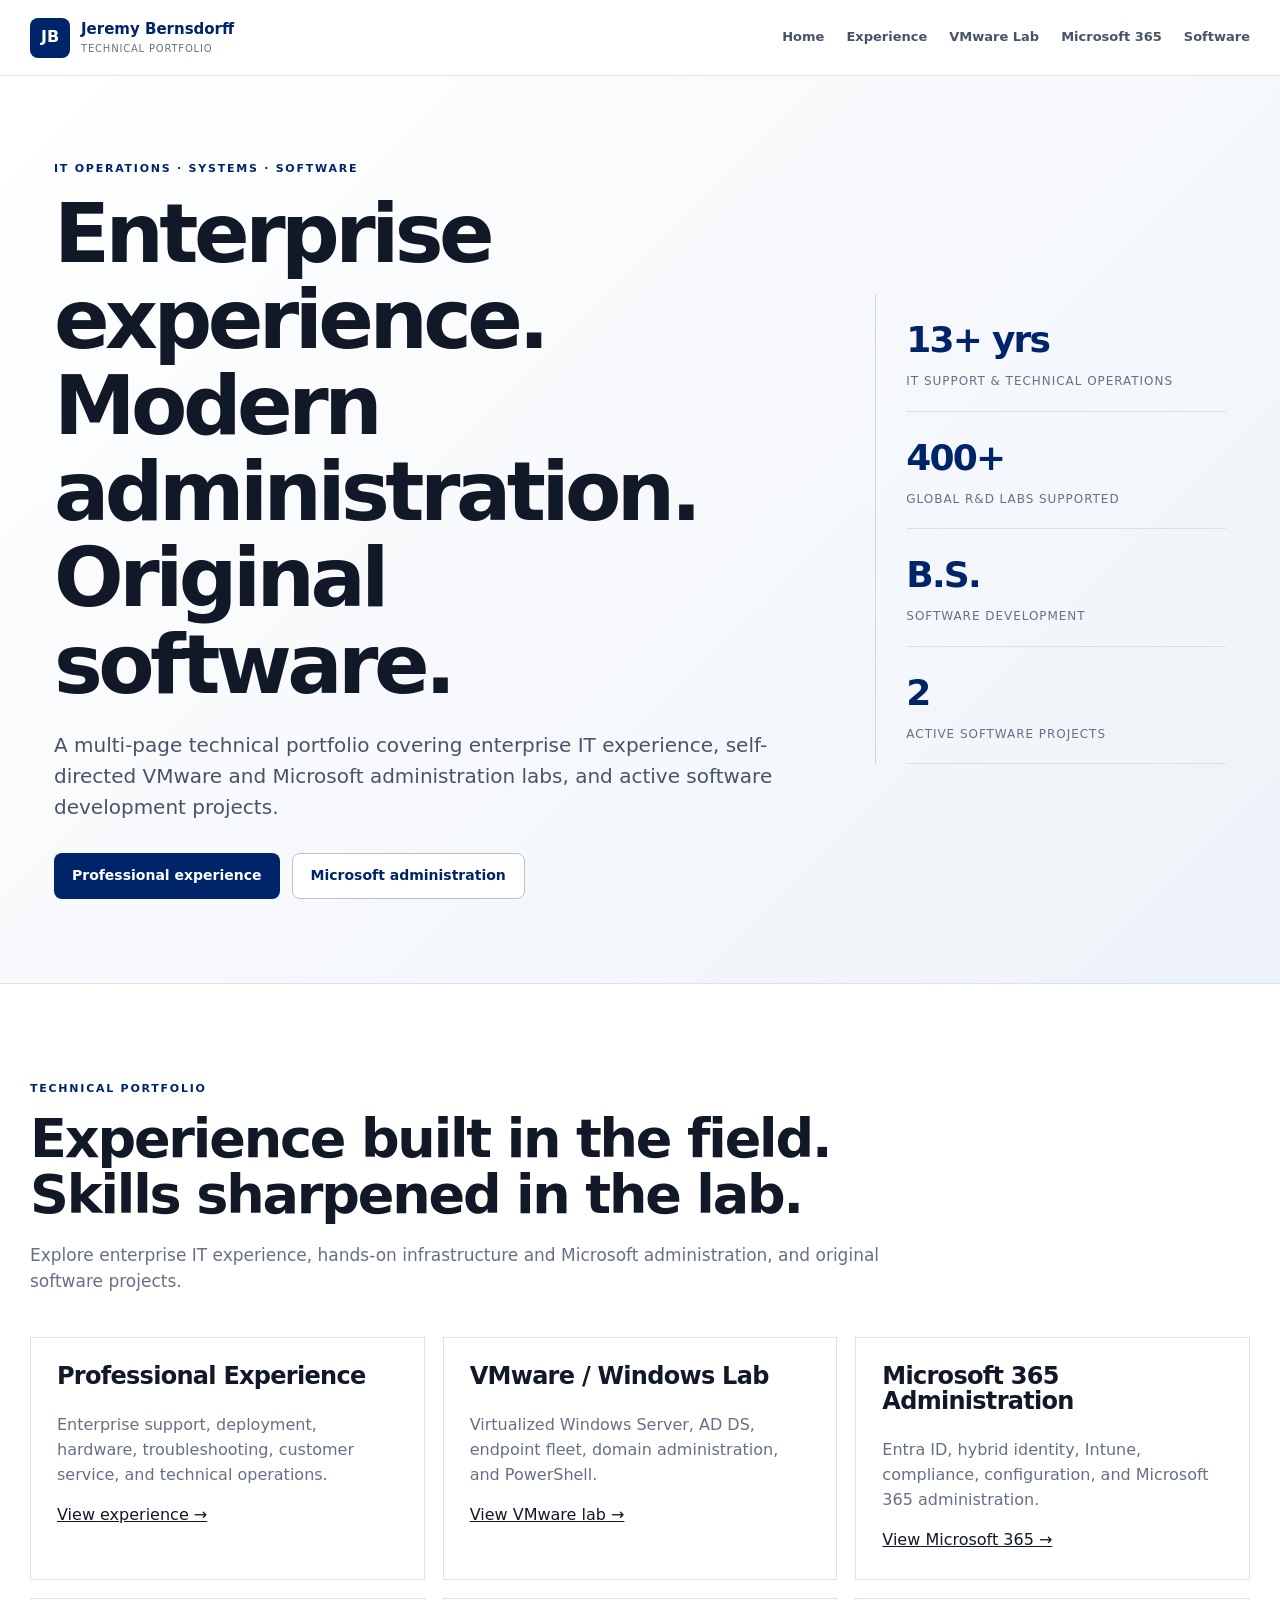
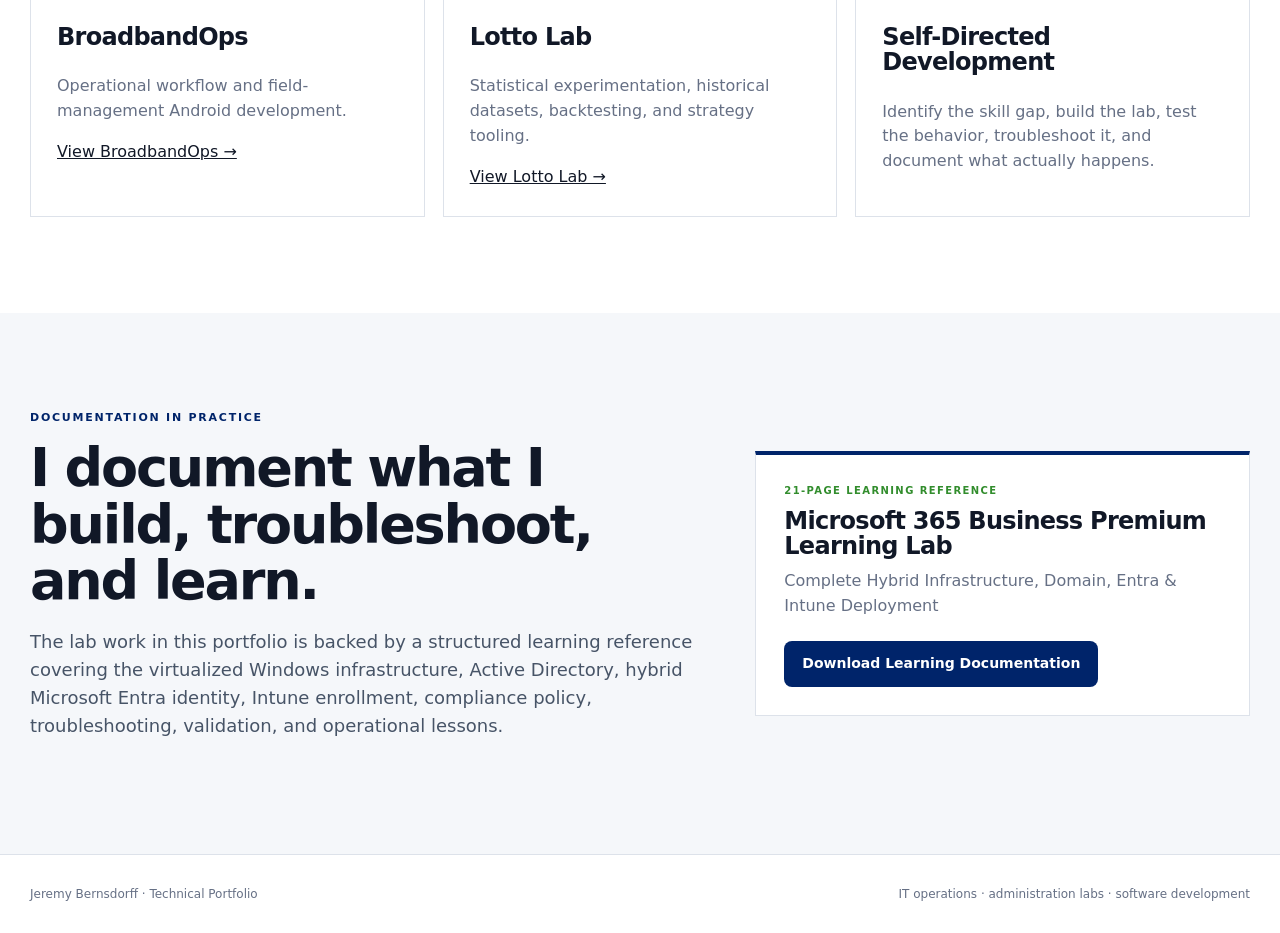
==== index.html @ 50eef53e "Initial portfolio site" ====
<!doctype html>
<html lang="en">
<head>
<meta charset="utf-8">
<meta name="viewport" content="width=device-width, initial-scale=1">
<title>Jeremy Bernsdorff | Technical Portfolio</title>
<link rel="stylesheet" href="assets/css/site.css">
</head>
<body>

<header class="site-header">
  <a class="brand" href="index.html">
    <span class="brand-mark">JB</span>
    <span class="brand-copy"><strong>Jeremy Bernsdorff</strong><small>Technical Portfolio</small></span>
  </a>
  <button class="menu-btn" aria-expanded="false">Menu</button>
  <nav class="site-nav">
    <a href="index.html">Home</a>
    <a href="experience.html">Experience</a>
    <a href="vmware.html">VMware Lab</a>
    <a href="microsoft365.html">Microsoft 365</a>
    <a href="software.html">Software</a>
  </nav>
</header>

<main>

<section class="hero">
  <div class="hero-inner">
    <div>
      <p class="eyebrow">IT OPERATIONS · SYSTEMS · SOFTWARE</p>
      <h1>Enterprise experience. Modern administration. Original software.</h1>
      <p class="lede">
        A multi-page technical portfolio covering enterprise IT experience, self-directed VMware and Microsoft administration labs,
        and active software development projects.
      </p>
      <div class="button-row">
        <a class="button primary" href="experience.html">Professional experience</a>
        <a class="button secondary" href="microsoft365.html">Microsoft administration</a>
      </div>
    </div>
    <aside class="hero-proof">
      <div><strong>13+ yrs</strong><span>IT support & technical operations</span></div>
      <div><strong>400+</strong><span>Global R&D labs supported</span></div>
      <div><strong>B.S.</strong><span>Software Development</span></div>
      <div><strong>2</strong><span>Active software projects</span></div>
    </aside>
  </div>
</section>

<section class="section">
  <div class="section-heading">
    <p class="eyebrow">TECHNICAL PORTFOLIO</p>
    <h2>Experience built in the field. Skills sharpened in the lab.</h2>
    <p>Explore enterprise IT experience, hands-on infrastructure and Microsoft administration, and original software projects.</p>
  </div>
  <div class="card-grid">
    <article class="card"><h3>Professional Experience</h3><p>Enterprise support, deployment, hardware, troubleshooting, customer service, and technical operations.</p><a href="experience.html">View experience →</a></article>
    <article class="card"><h3>VMware / Windows Lab</h3><p>Virtualized Windows Server, AD DS, endpoint fleet, domain administration, and PowerShell.</p><a href="vmware.html">View VMware lab →</a></article>
    <article class="card"><h3>Microsoft 365 Administration</h3><p>Entra ID, hybrid identity, Intune, compliance, configuration, and Microsoft 365 administration.</p><a href="microsoft365.html">View Microsoft 365 →</a></article>
    <article class="card"><h3>BroadbandOps</h3><p>Operational workflow and field-management Android development.</p><a href="software.html#broadbandops">View BroadbandOps →</a></article>
    <article class="card"><h3>Lotto Lab</h3><p>Statistical experimentation, historical datasets, backtesting, and strategy tooling.</p><a href="software.html#lottolab">View Lotto Lab →</a></article>
    <article class="card"><h3>Self-Directed Development</h3><p>Identify the skill gap, build the lab, test the behavior, troubleshoot it, and document what actually happens.</p></article>
  </div>
</section>


<section class="section alt documentation-proof">
  <div class="documentation-layout">
    <div>
      <p class="eyebrow">DOCUMENTATION IN PRACTICE</p>
      <h2>I document what I build, troubleshoot, and learn.</h2>
      <p class="documentation-lede">
        The lab work in this portfolio is backed by a structured learning reference covering the
        virtualized Windows infrastructure, Active Directory, hybrid Microsoft Entra identity,
        Intune enrollment, compliance policy, troubleshooting, validation, and operational lessons.
      </p>
    </div>
    <aside class="documentation-download">
      <span class="doc-kicker">21-PAGE LEARNING REFERENCE</span>
      <h3>Microsoft 365 Business Premium Learning Lab</h3>
      <p>Complete Hybrid Infrastructure, Domain, Entra &amp; Intune Deployment</p>
      <a class="button primary" href="assets/docs/M365BP_Hybrid_Infrastructure_Entra_Intune_Learning_Lab_Jeremy_Bernsdorff_PUBLIC.pdf" download>
        Download Learning Documentation
      </a>
    </aside>
  </div>
</section>

</main>

<footer class="footer">
  <span>Jeremy Bernsdorff · Technical Portfolio</span>
  <span>IT operations · administration labs · software development</span>
</footer>
<script src="assets/js/site.js"></script>

</body>
</html>
---- assets/css/site.css ----
:root{--blue:#00246A;--green:#328D2D;--ink:#111827;--muted:#667085;--line:#DDE2EA;--soft:#F5F7FA;--white:#FFF;--dark:#0B1220;--max:1220px}*{box-sizing:border-box}html{scroll-behavior:smooth}body{margin:0;color:var(--ink);background:#fff;font-family:Inter,ui-sans-serif,system-ui,-apple-system,BlinkMacSystemFont,"Segoe UI",sans-serif;line-height:1.55}img{max-width:100%;display:block}a{color:inherit}.site-header{height:76px;position:sticky;top:0;z-index:50;display:flex;align-items:center;justify-content:space-between;gap:24px;padding:0 max(24px,calc((100vw - var(--max))/2));background:rgba(255,255,255,.96);border-bottom:1px solid var(--line);backdrop-filter:blur(16px)}.brand{display:flex;align-items:center;gap:11px;text-decoration:none}.brand-mark{width:40px;height:40px;border-radius:8px;display:grid;place-items:center;background:var(--blue);color:#fff;font-weight:900}.brand-copy strong,.brand-copy small{display:block}.brand-copy strong{color:var(--blue);font-size:15px}.brand-copy small{font-size:10px;color:var(--muted);letter-spacing:.08em;text-transform:uppercase}.site-nav{display:flex;gap:22px;align-items:center}.site-nav a{text-decoration:none;font-size:13px;font-weight:750;color:#475467}.site-nav a:hover{color:var(--blue)}.menu-btn{display:none}.hero{background:linear-gradient(135deg,#fff 0%,#f4f7fb 65%,#edf2f8 100%);border-bottom:1px solid var(--line)}.hero-inner{max-width:var(--max);margin:auto;display:grid;grid-template-columns:1.5fr .7fr;gap:70px;align-items:center;min-height:620px;padding:84px 24px}.eyebrow{margin:0 0 14px;font-size:11px;letter-spacing:.16em;text-transform:uppercase;font-weight:900;color:var(--blue)}h1,h2,h3{line-height:1.05;margin-top:0}h1{font-size:clamp(48px,7vw,82px);letter-spacing:-.055em;margin-bottom:22px}h2{font-size:clamp(34px,4.4vw,54px);letter-spacing:-.04em;margin-bottom:18px}h3{font-size:24px;letter-spacing:-.03em}.lede{font-size:20px;color:#475467;max-width:760px}.button-row{display:flex;gap:12px;flex-wrap:wrap;margin-top:30px}.button{min-height:46px;display:inline-flex;align-items:center;justify-content:center;padding:0 18px;border-radius:8px;text-decoration:none;font-size:14px;font-weight:800}.button.primary{background:var(--blue);color:#fff}.button.secondary{border:1px solid #b9c2d0;background:#fff;color:var(--blue)}.hero-proof{border-left:1px solid #cfd7e2;padding-left:30px}.hero-proof div{padding:18px 0;border-bottom:1px solid #dbe1e9}.hero-proof strong{display:block;font-size:36px;color:var(--blue);letter-spacing:-.05em}.hero-proof span{font-size:12px;color:var(--muted);text-transform:uppercase;letter-spacing:.08em}.section{padding:96px max(24px,calc((100vw - var(--max))/2))}.section.alt{background:var(--soft)}.section-heading{max-width:860px;margin-bottom:42px}.section-heading>p:last-child{font-size:17px;color:var(--muted)}.card-grid{display:grid;grid-template-columns:repeat(3,1fr);gap:18px}.card{border:1px solid var(--line);background:#fff;padding:26px}.card p{color:var(--muted)}.gallery-grid{display:grid;grid-template-columns:repeat(3,1fr);gap:16px}.gallery-item{border:1px solid var(--line);background:#fff;overflow:hidden}.gallery-frame{aspect-ratio:16/10;background:#e9eef4;display:flex;align-items:center;justify-content:center;color:#667085;text-align:center;padding:20px}.gallery-frame img{width:100%;height:100%;object-fit:cover}.gallery-copy{padding:16px}.gallery-copy strong{display:block;margin-bottom:5px}.gallery-copy span{font-size:13px;color:var(--muted)}.tags{display:flex;flex-wrap:wrap;gap:8px;margin-top:18px}.tags span{border:1px solid #cfd7e2;border-radius:999px;padding:7px 10px;font-size:11px;color:#475467;background:#fff}.callout{margin-top:34px;border-left:4px solid var(--blue);padding:22px 24px;background:#f7f9fc;color:#475467}.footer{border-top:1px solid var(--line);padding:30px max(24px,calc((100vw - var(--max))/2));display:flex;justify-content:space-between;gap:20px;color:var(--muted);font-size:12px}
.carousel-shell{position:relative}.carousel-controls{display:flex;align-items:center;justify-content:space-between;gap:16px;margin:0 0 16px}.carousel-buttons{display:flex;gap:8px}.carousel-btn{border:1px solid #b9c2d0;background:#fff;color:var(--blue);min-height:40px;padding:0 14px;border-radius:7px;font:inherit;font-size:12px;font-weight:850;letter-spacing:.04em;text-transform:uppercase;cursor:pointer}.carousel-btn:hover{background:#f3f6fa}.carousel-btn:disabled{opacity:.35;cursor:default}.carousel-status{font-size:12px;color:var(--muted);font-weight:750}.carousel-dots{display:flex;justify-content:center;gap:8px;margin-top:14px}.carousel-dot{width:9px;height:9px;border:0;border-radius:50%;padding:0;background:#c4ccd8;cursor:pointer}.carousel-dot.active{background:var(--blue)}.experience-carousel{display:flex;gap:18px;overflow-x:auto;scroll-snap-type:x mandatory;scroll-behavior:smooth;scrollbar-width:none;padding:0 9vw 10px 0}.experience-carousel::-webkit-scrollbar{display:none}.experience-card{flex:0 0 min(930px,82vw);scroll-snap-align:start;display:grid;grid-template-columns:220px 1fr;border:1px solid var(--line);background:#fff;min-height:330px}.logo-box{display:flex;align-items:center;justify-content:center;background:#f3f5f8;border-right:1px solid var(--line);padding:26px;text-align:center;color:#475467;font-weight:900}.exp-copy{padding:32px}.exp-head{display:flex;justify-content:space-between;gap:20px;border-bottom:1px solid var(--line);padding-bottom:18px}.exp-head p{margin:4px 0 0;color:var(--muted)}.metric-row{display:flex;gap:28px;flex-wrap:wrap;margin-top:28px}.metric-row div strong{display:block;font-size:34px;color:var(--blue)}.metric-row div span{font-size:11px;text-transform:uppercase;letter-spacing:.08em;color:var(--muted)}.cert-grid{display:grid;grid-template-columns:1fr 1fr;gap:18px;margin-top:34px}.cert-panel{border:1px solid var(--line);padding:24px;background:#fff}.cert-panel.current{border-top:4px solid var(--blue)}.cert-panel.previous{background:#f7f9fc}.cert-label{display:block;margin-bottom:14px;font-size:10px;font-weight:900;letter-spacing:.14em;text-transform:uppercase;color:var(--blue)}.cert-panel.previous .cert-label{color:#667085}.cert-list{display:flex;flex-wrap:wrap;gap:10px}.cert-chip{border:1px solid #cfd7e2;border-radius:999px;padding:8px 12px;font-size:13px;font-weight:800}.cert-panel.previous .cert-chip{font-weight:650;color:#667085;background:#fff}.software-project{margin-top:56px}.software-project:first-of-type{margin-top:0}.software-layout{display:grid;grid-template-columns:.72fr 1.28fr;gap:44px;align-items:start}.software-copy{position:sticky;top:110px}.software-carousel{display:flex;overflow-x:auto;scroll-snap-type:x mandatory;scroll-behavior:smooth;scrollbar-width:none;border:1px solid var(--line);background:#eef2f6}.software-carousel::-webkit-scrollbar{display:none}.software-slide{flex:0 0 100%;scroll-snap-align:start;min-height:520px;display:flex;align-items:center;justify-content:center;text-align:center;padding:28px;color:#667085}.software-slide img{width:100%;height:100%;max-height:620px;object-fit:contain}.software-project .carousel-controls{margin-top:12px;margin-bottom:0}.software-project+.software-project{border-top:1px solid var(--line);padding-top:64px;margin-top:64px}
@media(max-width:900px){.menu-btn{display:block;border:1px solid var(--line);background:#fff;border-radius:8px;padding:9px 12px;font-weight:800}.site-nav{display:none;position:absolute;left:0;right:0;top:76px;background:#fff;border-bottom:1px solid var(--line);padding:14px 24px;flex-direction:column;align-items:flex-start}.site-nav.open{display:flex}.hero-inner,.software-layout{grid-template-columns:1fr;gap:34px}.hero-proof{border-left:0;border-top:1px solid #cfd7e2;padding:24px 0 0}.card-grid,.gallery-grid{grid-template-columns:repeat(2,1fr)}.experience-card{grid-template-columns:170px 1fr}.software-copy{position:static}.software-slide{min-height:420px}}@media(max-width:620px){.section{padding-top:68px;padding-bottom:68px}.button-row .button{width:100%}.card-grid,.gallery-grid,.cert-grid{grid-template-columns:1fr}.experience-carousel{padding-right:14vw}.experience-card{grid-template-columns:1fr;flex-basis:86vw}.logo-box{border-right:0;border-bottom:1px solid var(--line);min-height:120px}.exp-head{display:block}.carousel-controls{align-items:flex-start;flex-direction:column}.software-slide{min-height:360px}.footer{display:block}.footer span{display:block;margin:5px 0}}


/* V7 — documentation evidence */
.documentation-layout{
  display:grid;
  grid-template-columns:1.15fr .85fr;
  gap:56px;
  align-items:center;
}
.documentation-lede{
  max-width:760px;
  font-size:18px;
  color:#475467;
}
.documentation-download{
  border:1px solid var(--line);
  border-top:4px solid var(--blue);
  background:#fff;
  padding:28px;
}
.doc-kicker{
  display:block;
  margin-bottom:10px;
  font-size:10px;
  font-weight:900;
  letter-spacing:.14em;
  text-transform:uppercase;
  color:var(--green);
}
.documentation-download h3{
  margin-bottom:10px;
}
.documentation-download p{
  margin:0 0 22px;
  color:var(--muted);
}
@media(max-width:900px){
  .documentation-layout{
    grid-template-columns:1fr;
    gap:28px;
  }
}
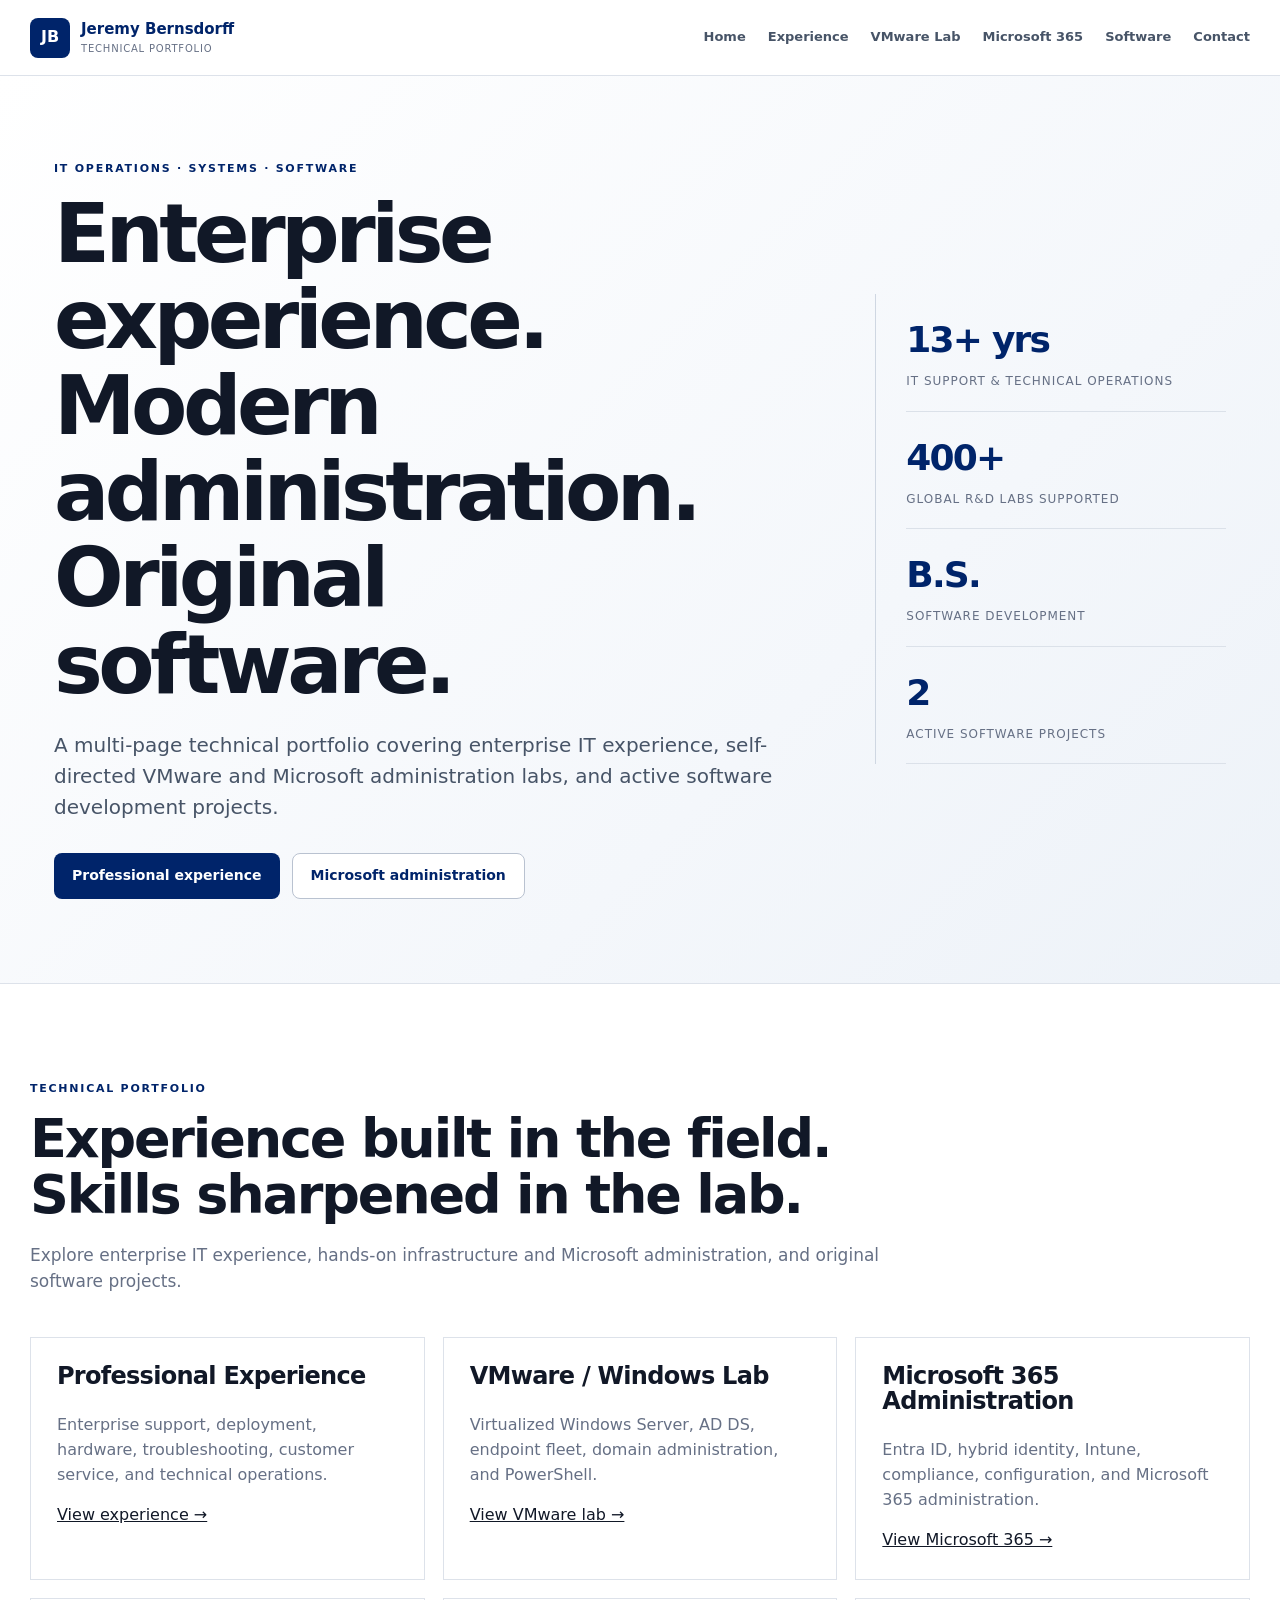
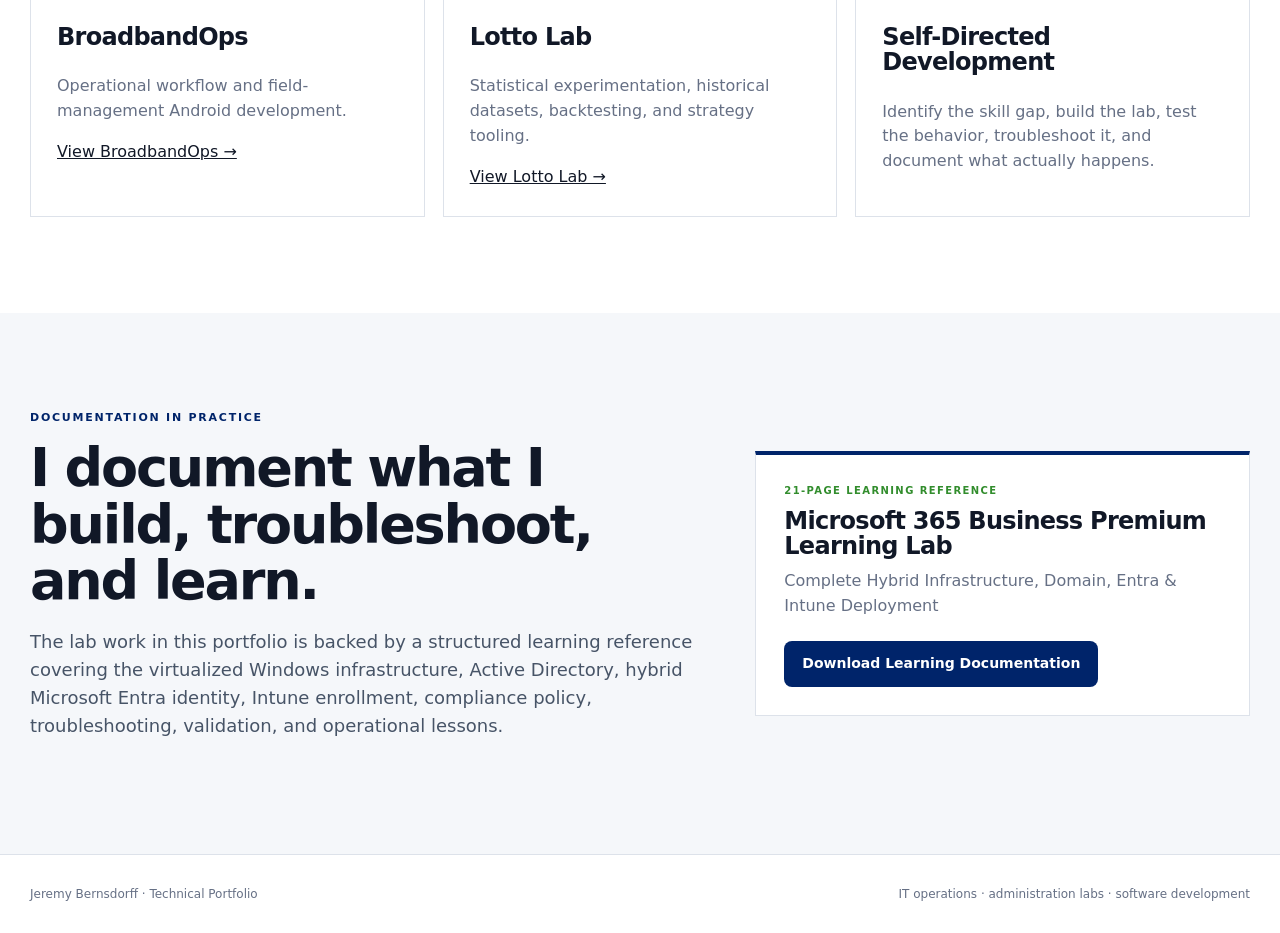
==== commit cf336038: "Add contact page and site-wide contact navigation" ====
--- a/index.html
+++ b/index.html
@@ -20,6 +20,7 @@
     <a href="vmware.html">VMware Lab</a>
     <a href="microsoft365.html">Microsoft 365</a>
     <a href="software.html">Software</a>
+    <a href="contact.html">Contact</a>
   </nav>
 </header>
 
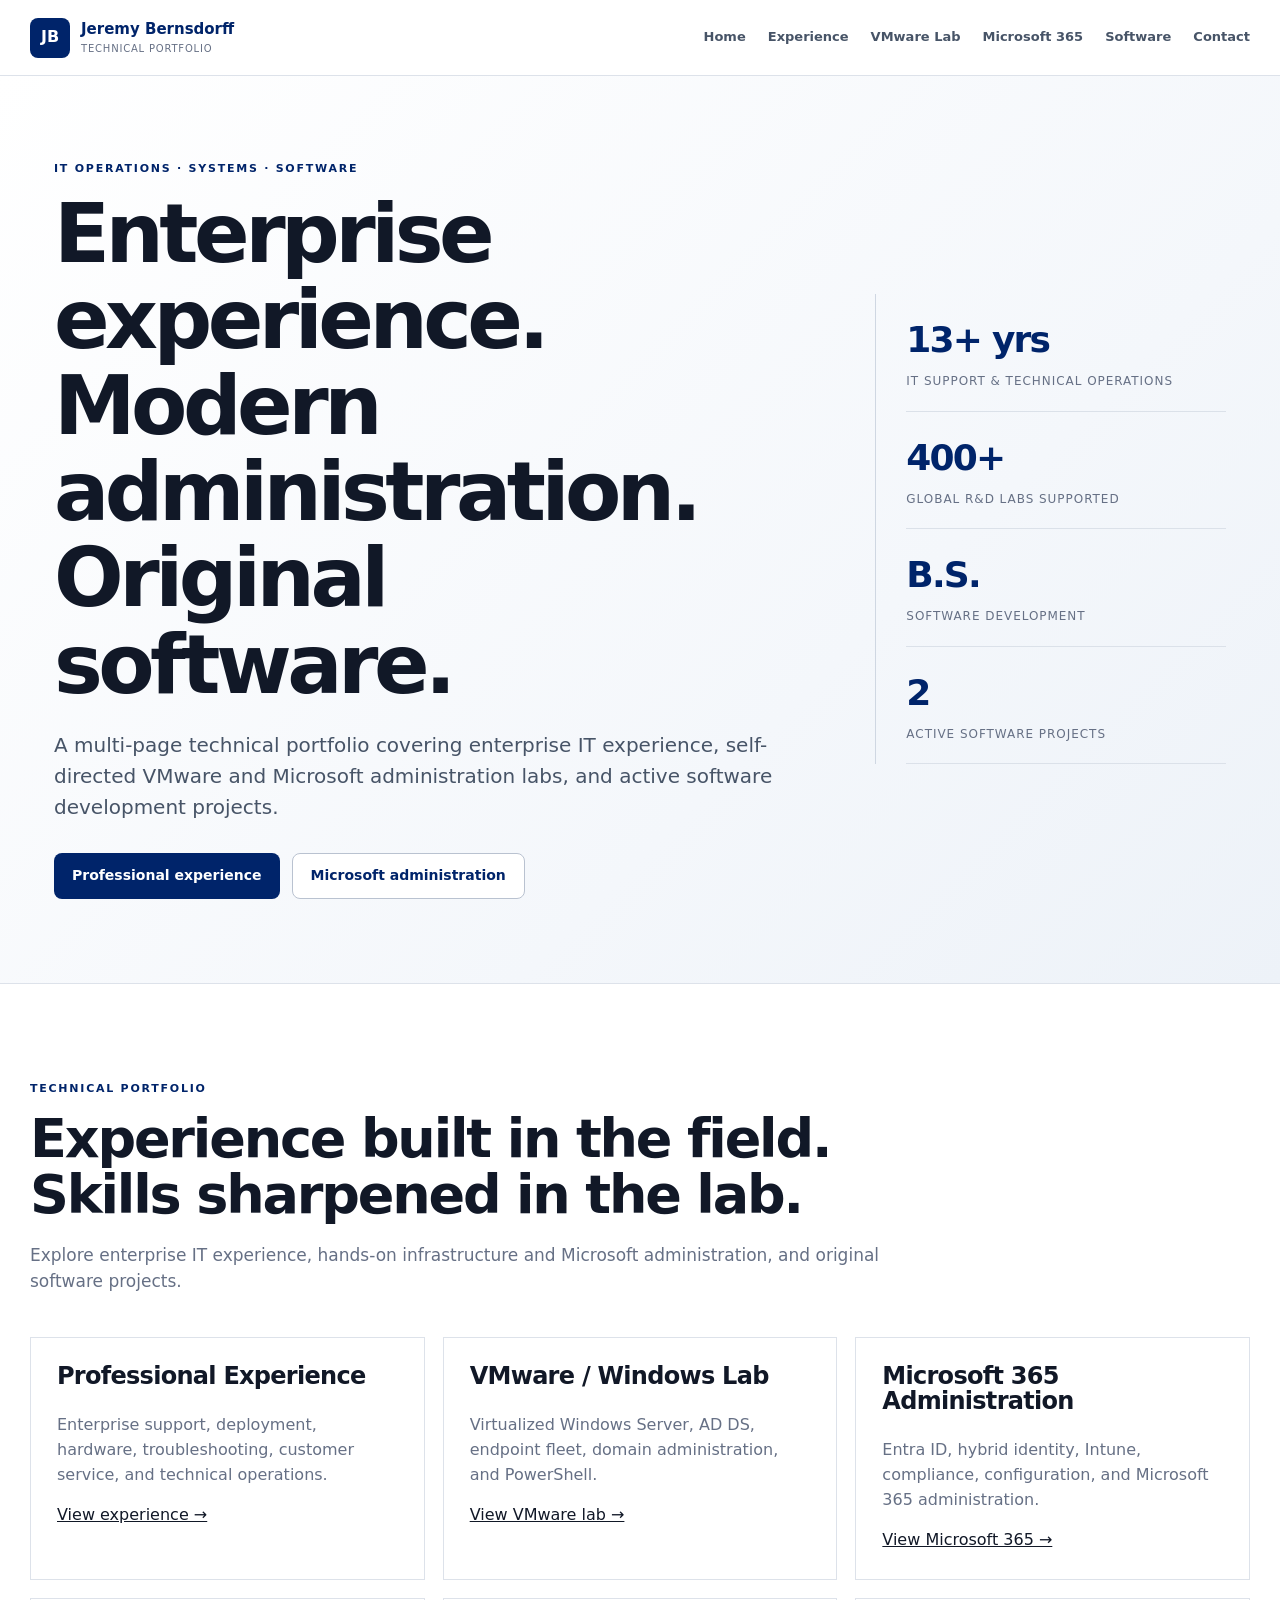
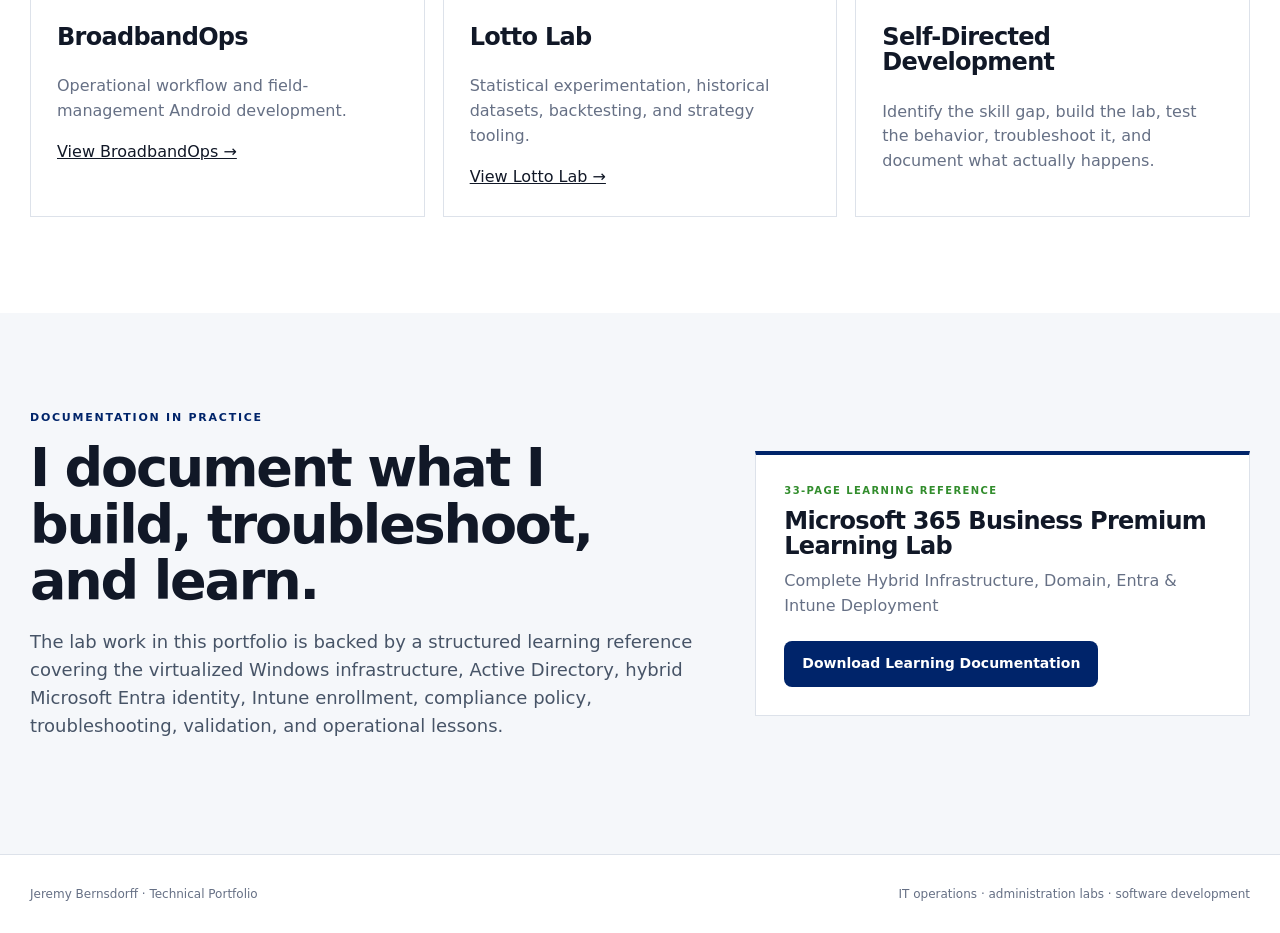
==== commit 35760cff: "Updated index.html file" ====
--- a/index.html
+++ b/index.html
@@ -78,7 +78,7 @@
       </p>
     </div>
     <aside class="documentation-download">
-      <span class="doc-kicker">21-PAGE LEARNING REFERENCE</span>
+      <span class="doc-kicker">33-PAGE LEARNING REFERENCE</span>
       <h3>Microsoft 365 Business Premium Learning Lab</h3>
       <p>Complete Hybrid Infrastructure, Domain, Entra &amp; Intune Deployment</p>
       <a class="button primary" href="assets/docs/M365BP_Hybrid_Infrastructure_Entra_Intune_Learning_Lab_Jeremy_Bernsdorff_PUBLIC.pdf" download>
